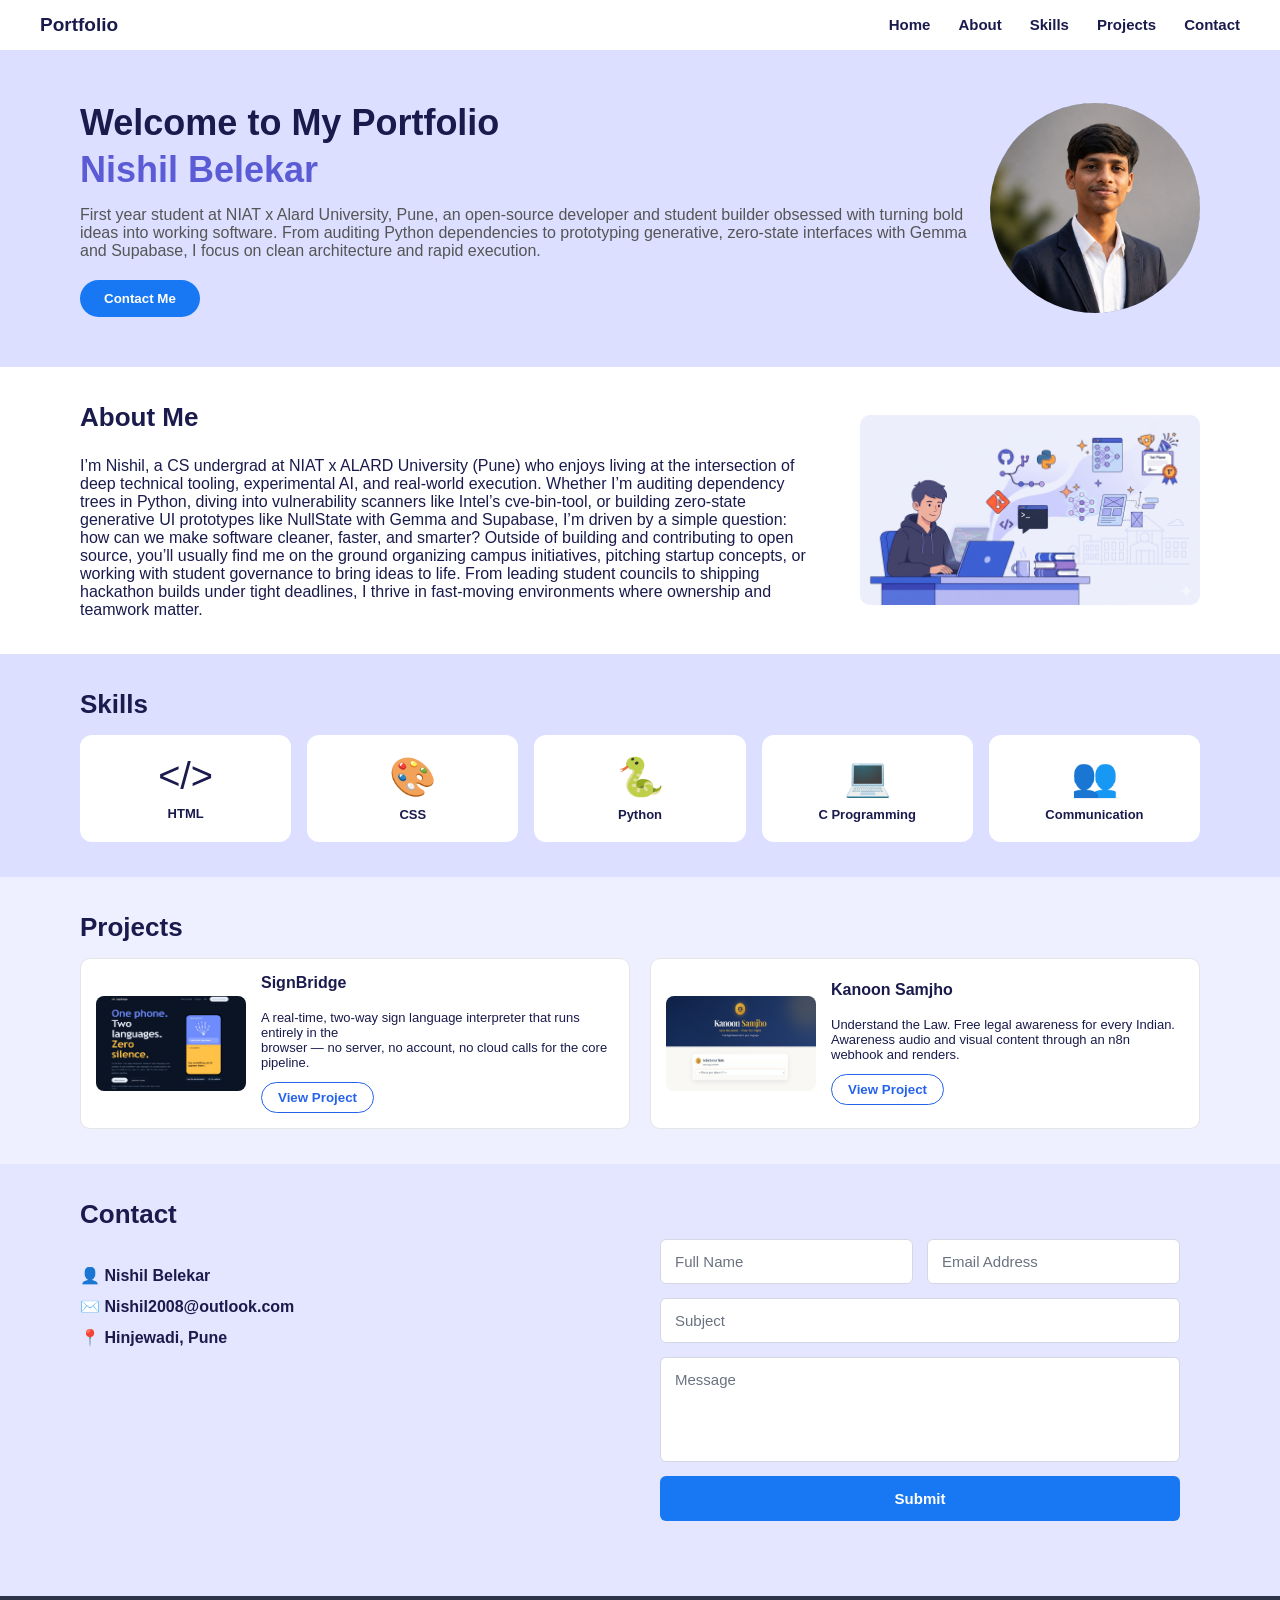
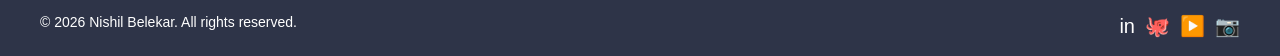
==== Portfolio.html @ 4476516f "Final Portfolio" ====
<!DOCTYPE html>
<html>
    <head>
        <meta charset="utf-8">
        <link rel="stylesheet" href="style.css">
    </head>
    <body>
        <main>
            <nav>
                <div class="hd">Portfolio</div>
                <ul>
                    <li><a href="#" class="home">Home</a></li>
                    <li><a href="#about">About</a></li>
                    <li><a href="#skills">Skills</a></li>
                    <li><a href="#projects">Projects</a></li>
                    <li><a href="#contact">Contact</a></li>
                </ul>
            </nav>

            <div class="intro">
                <div>
                    <h1>Welcome to My Portfolio<br><span>Nishil Belekar</span></h1>
                    <p>First year student at NIAT x Alard University, Pune, an open-source developer and student builder obsessed with turning bold ideas into working software. From auditing Python dependencies to prototyping generative, zero-state interfaces with Gemma and Supabase, I focus on clean architecture and rapid execution.</p>
                    <button class="btn">Contact Me</button>
                </div>
            <img src="PP.jpeg" class="profilePic">
            </div>

            <section class="about" id="about">
                <div style="flex:1">
                    <h2>About Me</h2><br>
                    <p>I’m Nishil, a CS undergrad at NIAT x ALARD University (Pune) who enjoys living at the intersection of deep technical tooling, experimental AI, and real-world execution. Whether I’m auditing dependency trees in Python, diving into vulnerability scanners like Intel’s cve-bin-tool, or building zero-state generative UI prototypes like NullState with Gemma and Supabase, I’m driven by a simple question: how can we make software cleaner, faster, and smarter? Outside of building and contributing to open source, you’ll usually find me on the ground organizing campus initiatives, pitching startup concepts, or working with student governance to bring ideas to life. From leading student councils to shipping hackathon builds under tight deadlines, I thrive in fast-moving environments where ownership and teamwork matter.</p>
                </div>
                <img src="AboutME.png" class="aboutME">
            </section>

            <section class="mainSkill" id="skills">
                <h2>Skills</h2>
                <div class="skills">
                    <div class="skill"><span>&lt;/&gt;</span><b>HTML</b></div>
                    <div class="skill"><span>🎨</span><b>CSS</b></div>
                    <div class="skill"><span>🐍</span><b>Python</b></div>
                    <div class="skill"><span>💻</span><b>C Programming</b></div>
                    <div class="skill"><span>👥</span><b>Communication</b></div>
                </div>
            </section>

            <section id="projects">
                <h2>Projects</h2>
                <div class="projects">
                    <div class="card">
                        <img class="P_img" src="P1.jpeg">
                        <div>
                            <b>SignBridge</b>
                            <br>
                            <br>
                            <p>A real-time, two-way sign language interpreter that runs entirely in the<br>browser — no server, no account, no cloud calls for the core pipeline.</p>
                            <button class="outline">View Project</button>
                        </div>
                    </div>
                    <div class="card">
                        <img class="P_img" src="P2.jpeg">
                        <div>
                            <b>Kanoon Samjho</b>
                            <br>
                            <br>
                            <p>Understand the Law. Free legal awareness for every Indian.<br>Awareness audio and visual content through an n8n webhook and renders.</p>
                            <button class="outline">View Project</button>
                        </div>
                    </div>
                </div>
            </section>

            <section class="contact" id="contact">
                <div>
                    <h2>Contact</h2><br>
                    <div class="contactInfo">
                    <p>👤 Nishil Belekar</p>
                    <p>✉️ Nishil2008@outlook.com</p>
                    <p>📍 Hinjewadi, Pune</p>
                    </div>
                </div>
                <section class="conS">
                    <div class="conG">
                        <div class="box">Full Name</div>
                        <div class="box">Email Address</div>
                        <div class="box strech">Subject</div>
                        <div class="box strech mBox">Message</div>
                        <button type="button" class="submitBtn strech">Submit</button>
                    </div>
                </section>
            </section>

            <footer>
                <p>© 2026 Nishil Belekar. All rights reserved.</p>
                <div><span>in</span><span>🐙</span><span>▶️</span><span>📷</span></div>
            </footer>
        </main>
    </body>
</html>
---- style.css ----
*{
    margin: 0;
    padding: 0;
    box-sizing: border-box;
    font-family: Arial, sans-serif
}


body{
    background: #eef0ff;
    color: #1a1a4d
}


nav{
    display: flex;
    justify-content: space-between;
    align-items: center;
    background: #fff;
    padding: 14px 40px;
    top: 0;
    box-shadow: 0 2px 8px rgba(0,0,0,.08)
}


.hd{
    font-weight: 800;
    font-size: 19px
}


nav ul{
    display: flex;
    list-style: none;
    gap: 28px
}


  
nav a{
    text-decoration: none;
    color: #1a1a4d;
    font-weight: 600;
    font-size: 15px
}


nav a:hover{
    color: #2563eb;
    border-bottom: 3px solid #2563eb;
    padding-bottom: 4px
}


.intro{
    display: flex;
    justify-content: space-between;
    align-items: center;
    background: #dcdfff;
    padding: 50px 80px;
    overflow: hidden
}


.intro h1{
    font-size: 36px;
    line-height: 1.3
}


.intro h1 span{
    color: #5b5bd6
}

.intro p{
    color: #555;
    margin: 12px 0 20px

}


.btn{
    background: #1877f2;
    color: #fff;
    border: none;
    padding: 11px 24px;
    border-radius: 20px;
    font-weight: 700;
    cursor: pointer
}

.btn:hover{
    color: #fff;
    background-color: #1254b1;
    border: none;
    padding: 11px 24px;
    border-radius: 20px;
    font-weight: 700;
    cursor: pointer;
}

.profilePic{
    width: 210px;
    height: 210px;
    background: #c8cde0;
    border-radius: 100%;
    display: flex;
    align-items: center;
    justify-content: center;
    font-size: 110px;
    color: #5b6478
}


section{
    padding: 35px 80px
}

h2{
    font-size: 26px;
    margin-bottom: 6px
}


h2::after{
    display: block;
    width: 35px;
    height: 4px;
    background: #2563eb;
    border-radius: 5px;
    margin-top: 4px
}


.mainSkill{
    background: #dcdfff
}


.about{
    display: flex;
    gap: 50px;
    align-items: center;
    background: #fff
}



.aboutME{
    width: 340px;
    height: 190px;
    background: #d5d9e8;
    border-radius: 10px;
    display: flex;
    align-items: center;
    justify-content: center;
    font-size: 65px;
    color: #9aa1b8
}


.skills{
    display: flex;
    gap: 16px;
    margin-top: 15px
}

.skill{
    flex: 1;
    background: #fff;
    padding: 20px 10px;
    text-align: center;
    border-radius: 12px
}


.skill span{
    font-size: 38px;
    display: block
}

.skill b{
    display: block;
    margin-top: 8px;
    font-size: 13px
}


.projects{
    display: flex;
    gap: 20px;
    margin-top: 15px
}


.card{
    flex: 1;
    display: flex;
    gap: 15px;
    background: #fff;
    border: 1px solid #e5e5e5;
    padding: 15px;
    border-radius: 10px;
    align-items: center
}


.P_img{
    width: 150px;
    height: 95px;
    background: #d5d9e8;
    border-radius: 8px;
    display: flex;
    align-items: center;
    justify-content: center;
    font-size: 45px;
    color: #9aa1b8;
    flex-shrink: 0
}


.card p{
    font-size: 13px
}

.outline{
    margin-top: 12px;
    background: #fff;
    color: #2563eb;
    border: 1.5px solid #2563eb;
    padding: 7px 16px;
    border-radius: 20px;
    font-weight: 700;
    cursor: pointer
}

.outline:hover{
    color: #fff;
    background-color: #2563eb;
    margin-top: 12px;
    border: 1.5px solid #000;
}


.contact{
    display: flex;
    justify-content: space-between;
    gap: 40px;
    background: #e4e6ff
}


.contactInfo p{
    margin: 12px 0;
    font-weight: 600

}




.conS {
  background-color: #e4e6ff;
  width: 50%;
  padding: 40px 20px;
  font-family: "Segoe UI", Roboto, sans-serif;
}

.conG {
  display: grid;
  grid-template-columns: repeat(2, 1fr);
  gap: 14px;
  max-width: 720px;
  margin: 0 auto;
}

.box {
  background-color: #ffffff;
  border: 1px solid #d5d8e2;
  border-radius: 6px;
  padding: 13px 14px;
  color: #6b7280;
  font-size: 15px;
  user-select: none;
}

.strech {
  grid-column: 1 / -1;
}

.mBox {
  min-height: 105px;
}

.submitBtn {
  background-color: #1877f2;
  color: #ffffff;
  border: none;
  border-radius: 6px;
  padding: 14px;
  font-size: 15px;
  font-weight: 600;
  cursor: pointer;
  transition: background-color 0.2s ease;
}

.submitBtn:hover {
  background-color: #1565d8;
}

footer{
    background:#2e3448;
    color:#fff;
    display:flex;
    justify-content:space-between;
    padding:18px 40px;
    font-size:14px
}


@media(max-width:768px){
    section,.intro{
        padding:25px 20px
    }

    .intro,.about,.contact,.projects,.skills{
        flex-direction:column
    }

    nav ul{
        display:none
    }
}

footer span{
    font-size:20px;
    margin-left:10px
}
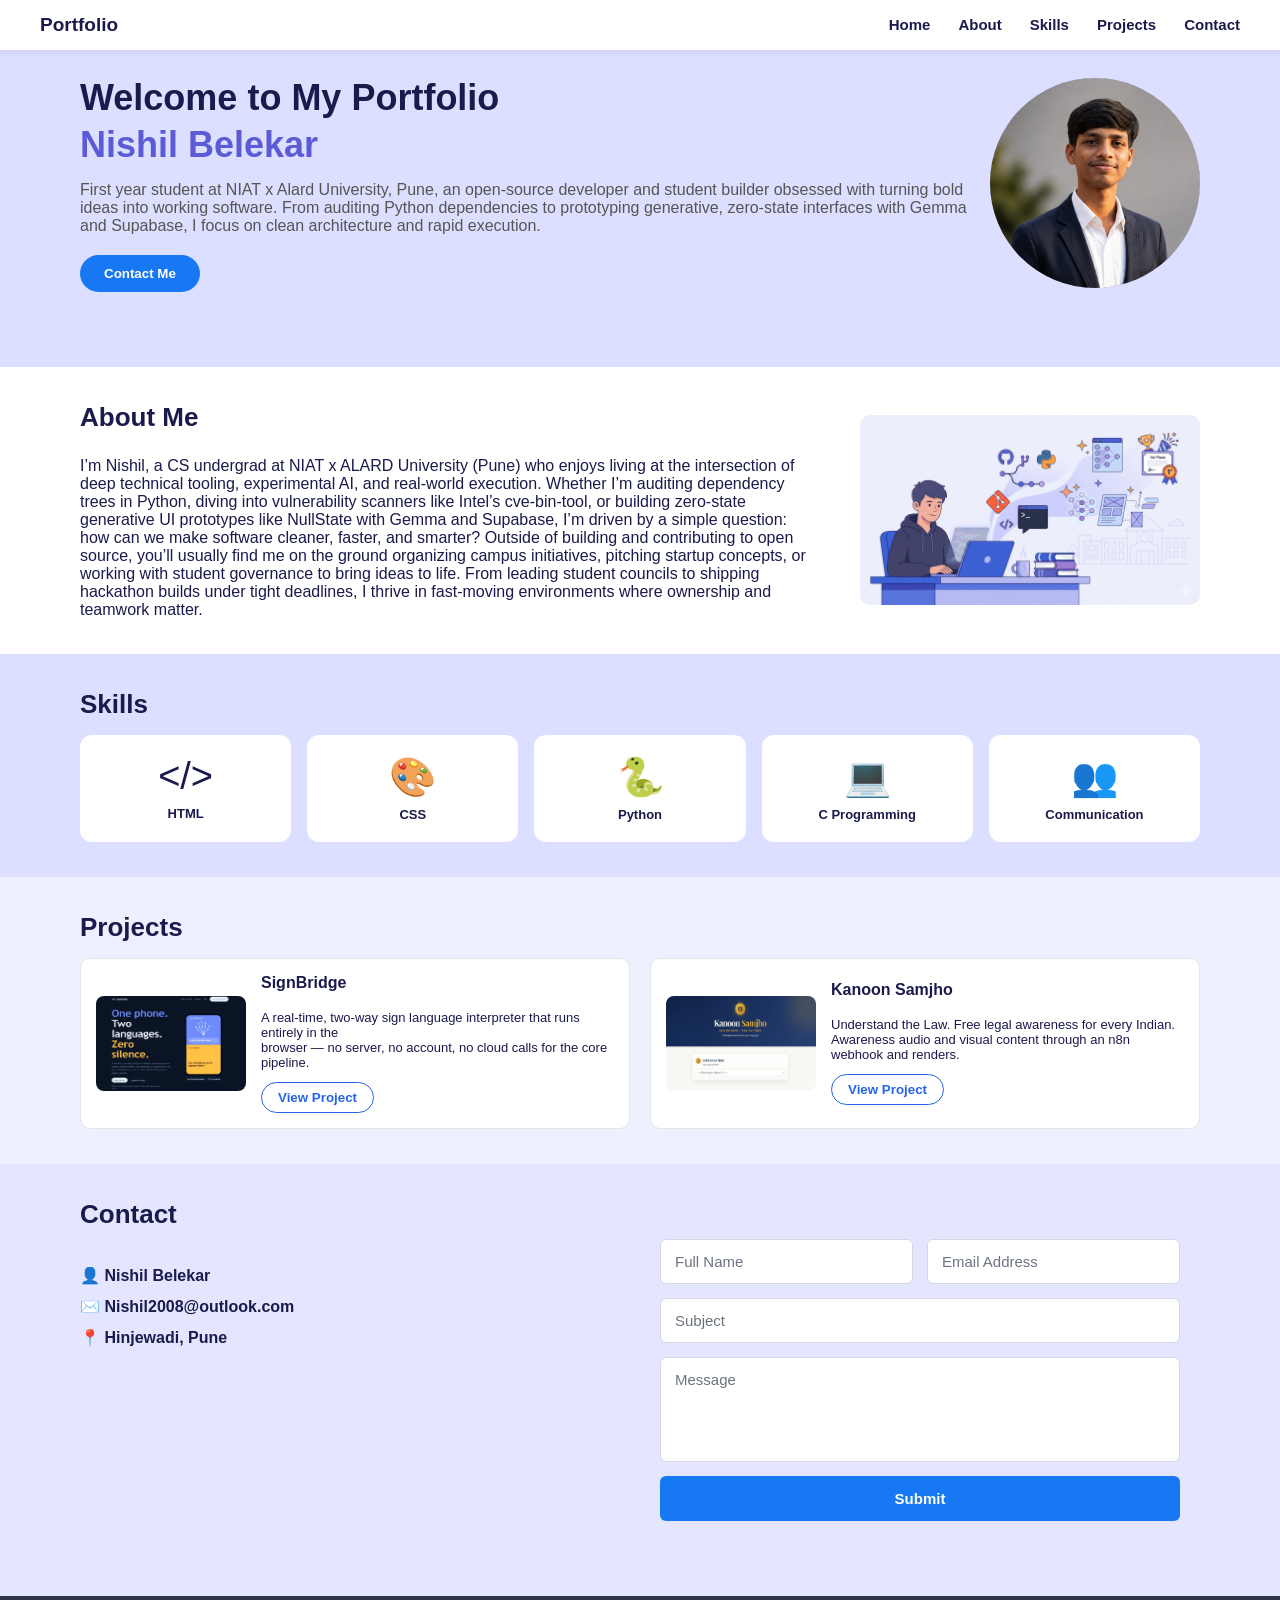
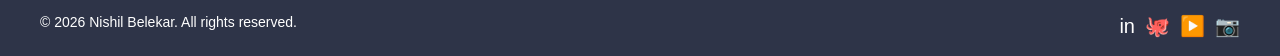
==== commit e543ac4c: "feat: added meta tag for viewport" ====
--- a/Portfolio.html
+++ b/Portfolio.html
@@ -3,13 +3,14 @@
     <head>
         <meta charset="utf-8">
         <link rel="stylesheet" href="style.css">
+        <meta name="viewport" content="width=device-width, initial-scale=1.0">
     </head>
     <body>
         <main>
             <nav>
                 <div class="hd">Portfolio</div>
                 <ul>
-                    <li><a href="#" class="home">Home</a></li>
+                    <li><a href="#">Home</a></li>
                     <li><a href="#about">About</a></li>
                     <li><a href="#skills">Skills</a></li>
                     <li><a href="#projects">Projects</a></li>
--- a/style.css
+++ b/style.css
@@ -20,6 +20,9 @@
     background: #fff;
     padding: 14px 40px;
     top: 0;
+    left: 0;
+    right: 0;
+    position: fixed;
     box-shadow: 0 2px 8px rgba(0,0,0,.08)
 }
 
@@ -58,7 +61,7 @@
     justify-content: space-between;
     align-items: center;
     background: #dcdfff;
-    padding: 50px 80px;
+    padding: 75px 80px;
     overflow: hidden
 }
 
